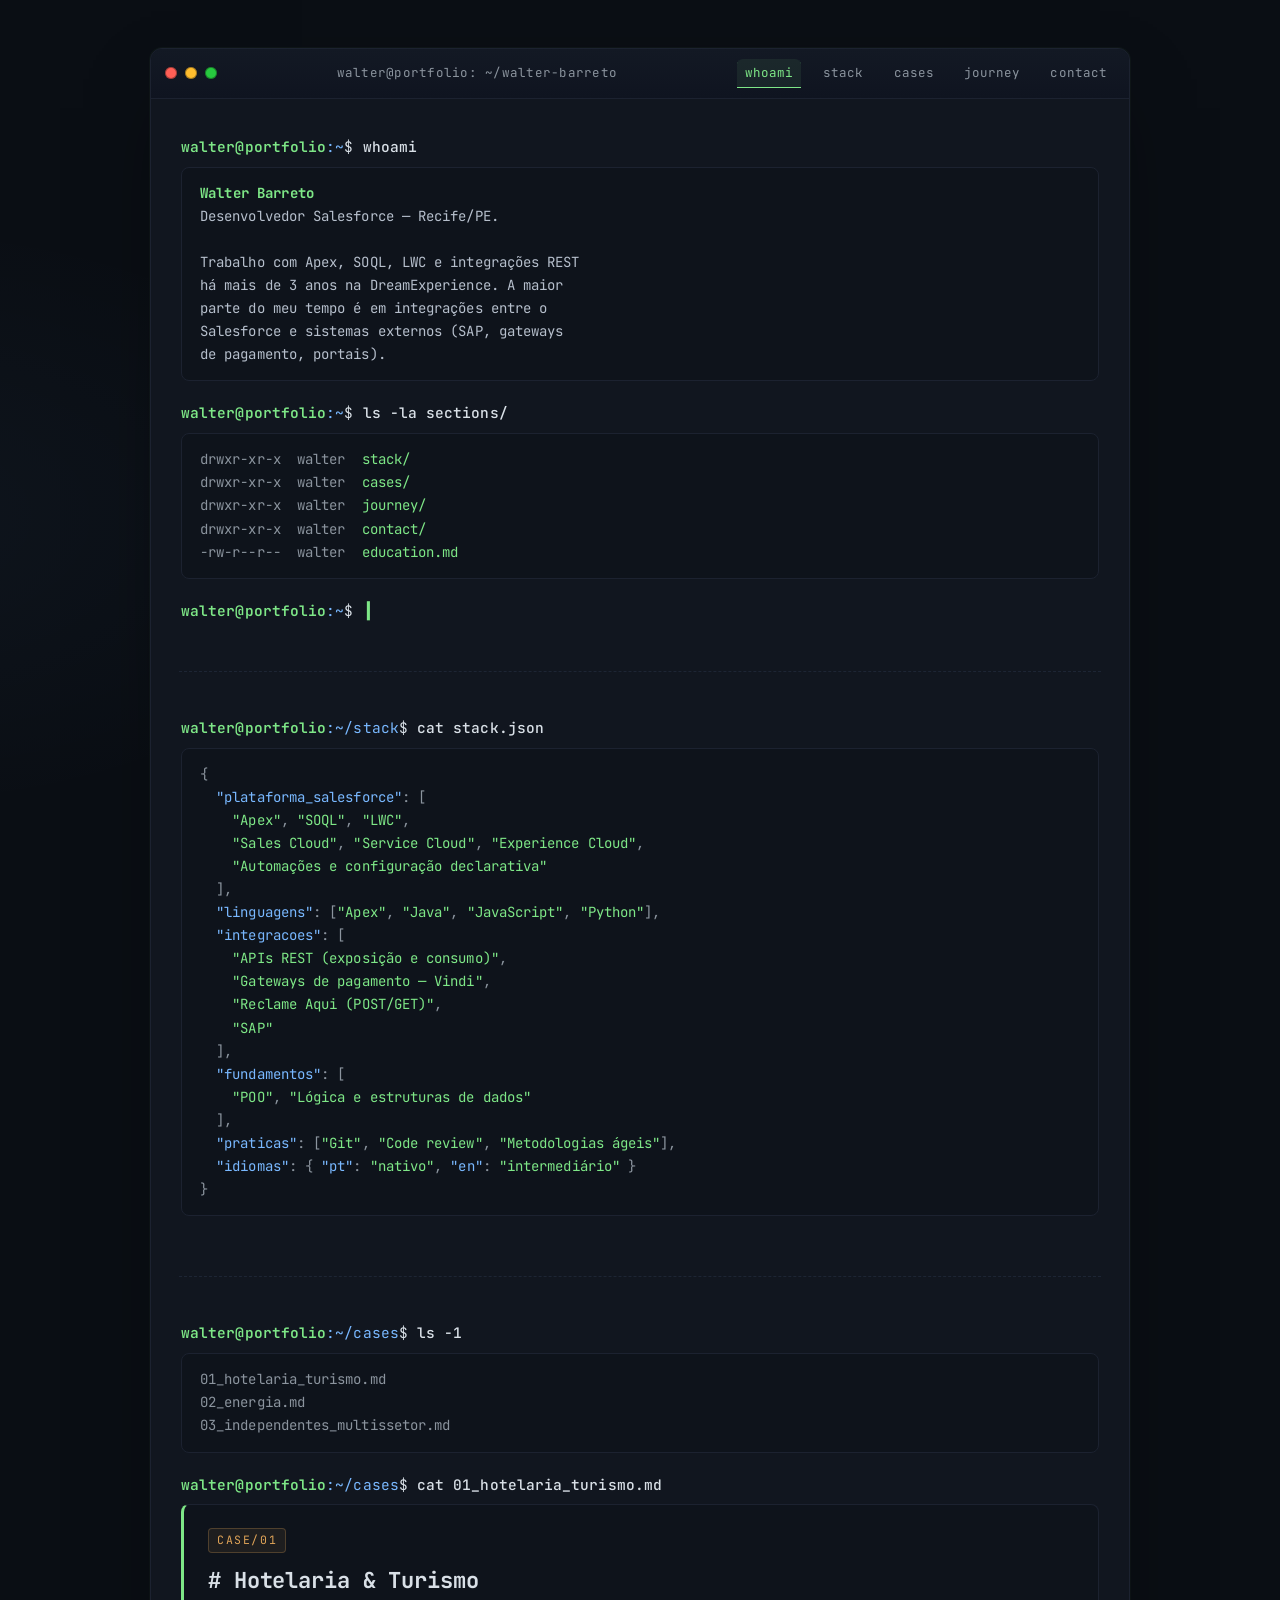
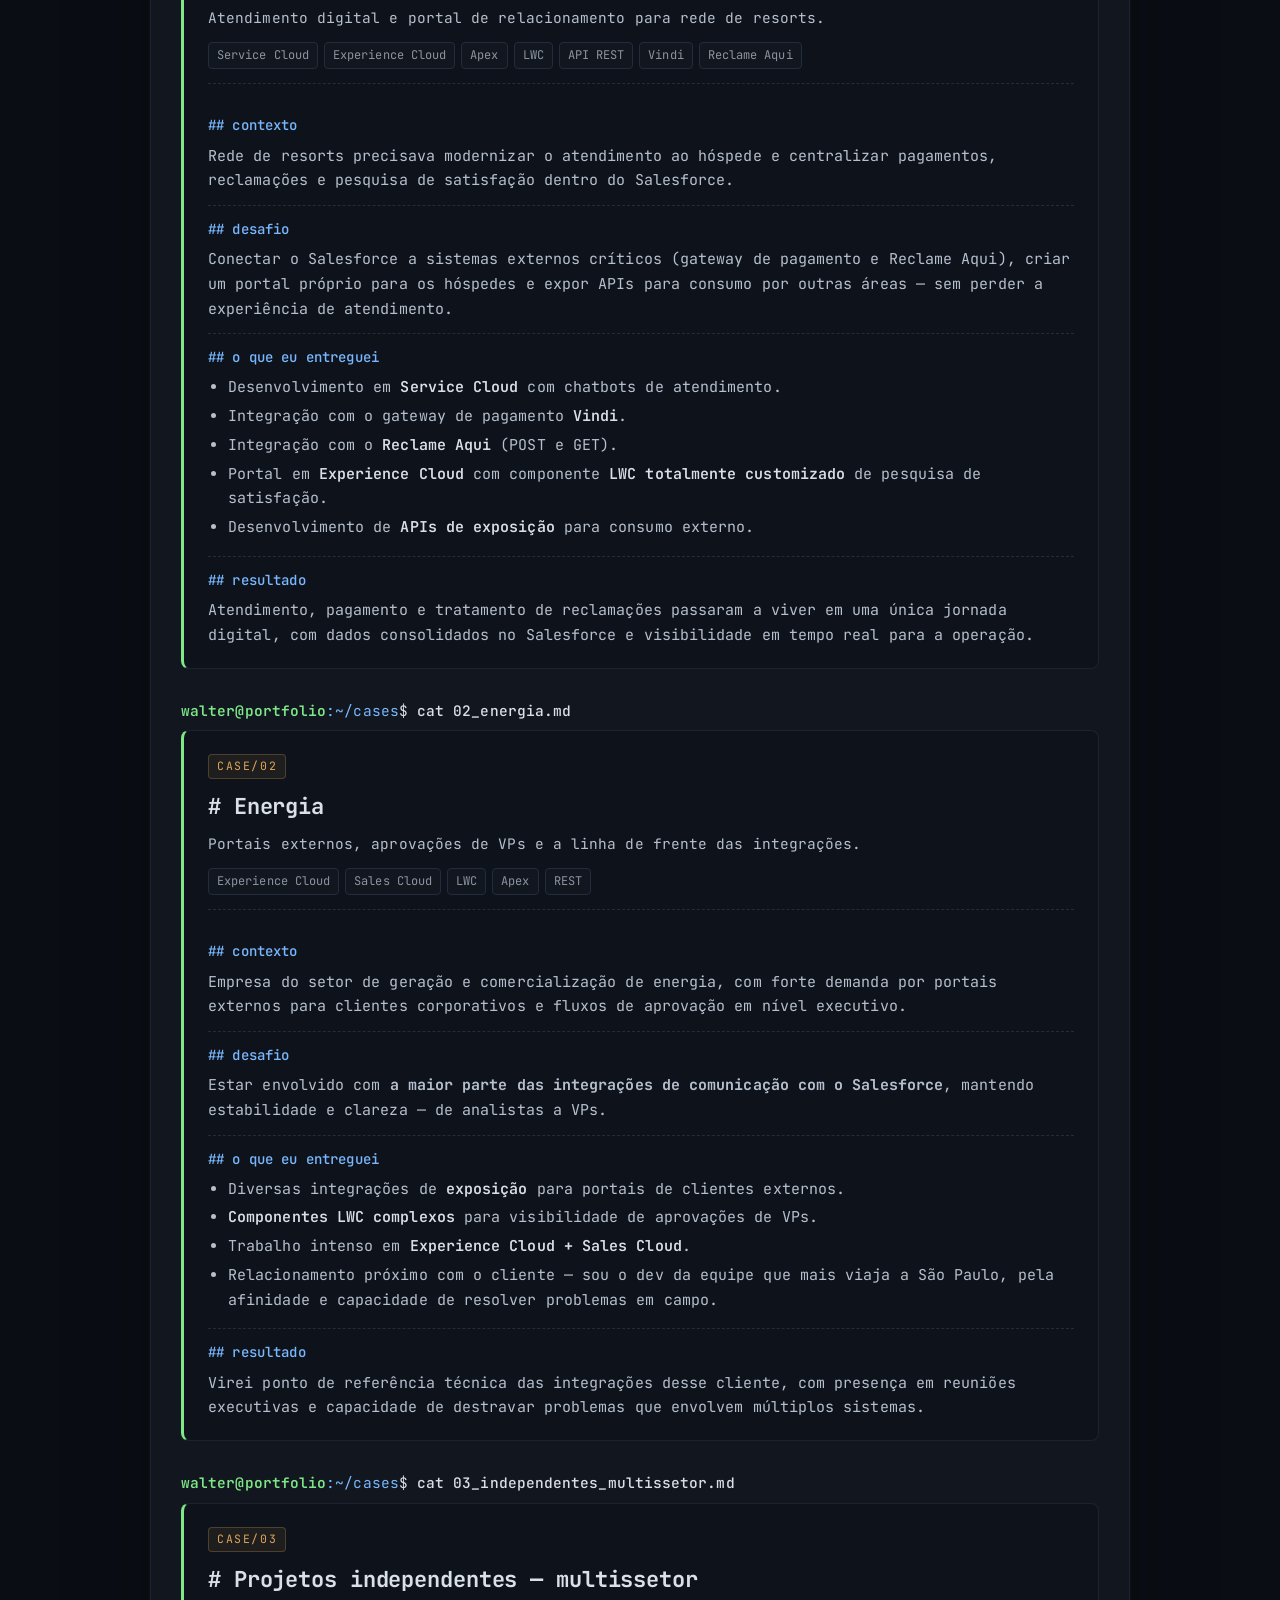
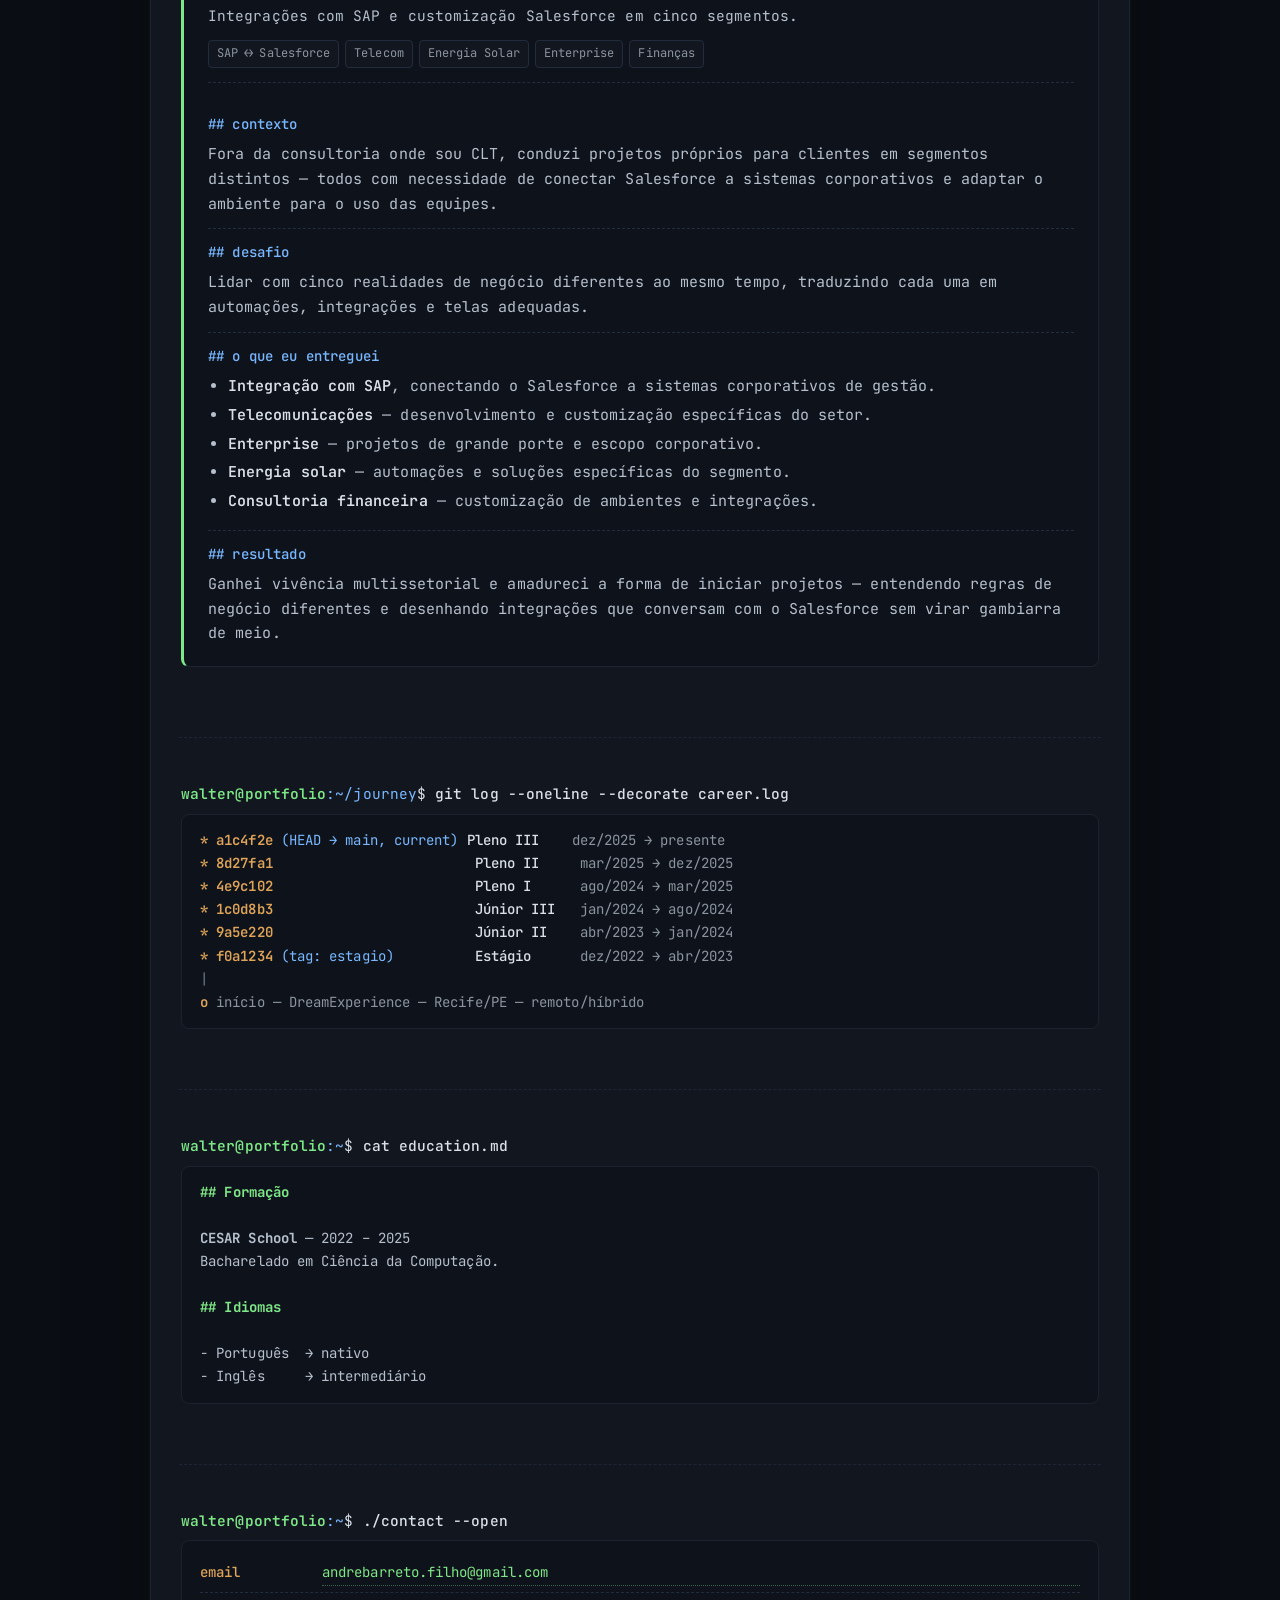
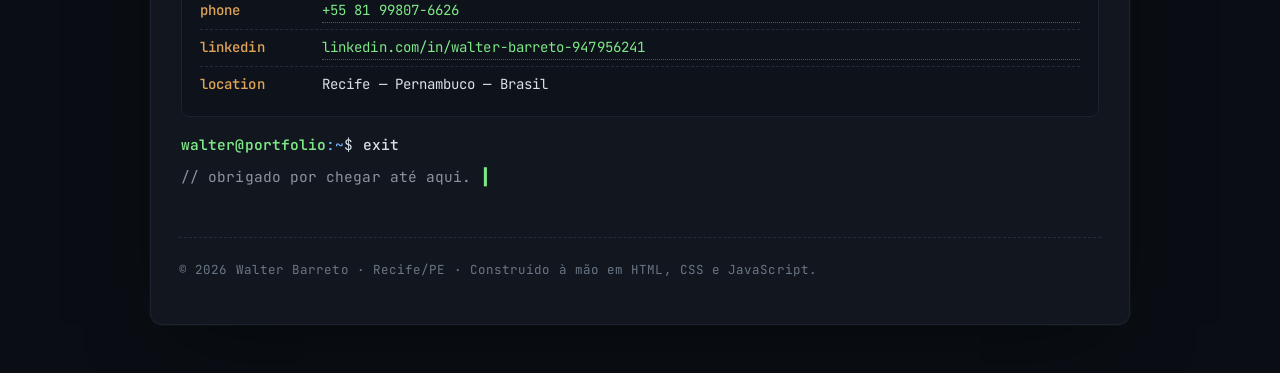
==== index.html @ e234900c "Portfolio pronto: fixes de segurança HIGH-01 + MEDIUM-01" ====
<!DOCTYPE html>
<html lang="pt-BR">
<head>
  <meta charset="UTF-8" />
  <meta name="viewport" content="width=device-width, initial-scale=1.0" />
  <title>walter@portfolio:~ — Desenvolvedor Salesforce</title>
  <meta name="description" content="Portfólio de Walter Barreto — Desenvolvedor Salesforce (Apex, LWC), integrações REST e SAP. Cases em hotelaria, energia, telecom, solar e finanças." />
  <meta name="author" content="Walter Barreto" />
  <meta name="theme-color" content="#0a0e14" />

  <meta property="og:title" content="walter@portfolio:~ — Desenvolvedor Salesforce" />
  <meta property="og:description" content="Cases reais de Salesforce, integrações REST e SAP, LWC e portais Experience Cloud." />
  <meta property="og:type" content="website" />
  <meta property="og:locale" content="pt_BR" />

  <link rel="preconnect" href="https://fonts.googleapis.com" />
  <link rel="preconnect" href="https://fonts.gstatic.com" crossorigin />
  <link href="https://fonts.googleapis.com/css2?family=JetBrains+Mono:wght@300;400;500;600;700&display=swap" rel="stylesheet" />

  <link rel="stylesheet" href="assets/styles.css" />
  <link rel="icon" type="image/svg+xml" href="assets/favicon.svg" />
</head>
<body>

  <!-- TERMINAL WINDOW -->
  <div class="terminal" id="top">

    <!-- TOP BAR -->
    <header class="term-bar" role="banner">
      <div class="term-dots" aria-hidden="true">
        <span class="dot red"></span>
        <span class="dot yellow"></span>
        <span class="dot green"></span>
      </div>
      <div class="term-title">walter@portfolio: ~/walter-barreto</div>
      <nav class="term-tabs" aria-label="Seções">
        <a href="#whoami">whoami</a>
        <a href="#stack">stack</a>
        <a href="#cases">cases</a>
        <a href="#journey">journey</a>
        <a href="#contact">contact</a>
      </nav>
    </header>

    <main class="term-body">

      <!-- WHOAMI / HERO -->
      <section id="whoami" class="block">
        <p class="line"><span class="prompt">walter@portfolio</span><span class="path">:~</span>$ <span class="cmd">whoami</span></p>
        <pre class="out">
<span class="hl">Walter Barreto</span>
Desenvolvedor Salesforce — Recife/PE.

Trabalho com Apex, SOQL, LWC e integrações REST
há mais de 3 anos na DreamExperience. A maior
parte do meu tempo é em integrações entre o
Salesforce e sistemas externos (SAP, gateways
de pagamento, portais).</pre>

        <p class="line"><span class="prompt">walter@portfolio</span><span class="path">:~</span>$ <span class="cmd">ls -la sections/</span></p>
        <pre class="out muted">drwxr-xr-x  walter  <a href="#stack">stack/</a>
drwxr-xr-x  walter  <a href="#cases">cases/</a>
drwxr-xr-x  walter  <a href="#journey">journey/</a>
drwxr-xr-x  walter  <a href="#contact">contact/</a>
-rw-r--r--  walter  <a href="#education">education.md</a></pre>

        <p class="line"><span class="prompt">walter@portfolio</span><span class="path">:~</span>$ <span class="cursor"></span></p>
      </section>

      <hr class="rule" />

      <!-- STACK -->
      <section id="stack" class="block">
        <p class="line"><span class="prompt">walter@portfolio</span><span class="path">:~/stack</span>$ <span class="cmd">cat stack.json</span></p>

        <pre class="out json"><span class="punct">{</span>
  <span class="key">"plataforma_salesforce"</span><span class="punct">:</span> <span class="punct">[</span>
    <span class="str">"Apex"</span><span class="punct">,</span> <span class="str">"SOQL"</span><span class="punct">,</span> <span class="str">"LWC"</span><span class="punct">,</span>
    <span class="str">"Sales Cloud"</span><span class="punct">,</span> <span class="str">"Service Cloud"</span><span class="punct">,</span> <span class="str">"Experience Cloud"</span><span class="punct">,</span>
    <span class="str">"Automações e configuração declarativa"</span>
  <span class="punct">],</span>
  <span class="key">"linguagens"</span><span class="punct">:</span> <span class="punct">[</span><span class="str">"Apex"</span><span class="punct">,</span> <span class="str">"Java"</span><span class="punct">,</span> <span class="str">"JavaScript"</span><span class="punct">,</span> <span class="str">"Python"</span><span class="punct">],</span>
  <span class="key">"integracoes"</span><span class="punct">:</span> <span class="punct">[</span>
    <span class="str">"APIs REST (exposição e consumo)"</span><span class="punct">,</span>
    <span class="str">"Gateways de pagamento — Vindi"</span><span class="punct">,</span>
    <span class="str">"Reclame Aqui (POST/GET)"</span><span class="punct">,</span>
    <span class="str">"SAP"</span>
  <span class="punct">],</span>
  <span class="key">"fundamentos"</span><span class="punct">:</span> <span class="punct">[</span>
    <span class="str">"POO"</span><span class="punct">,</span> <span class="str">"Lógica e estruturas de dados"</span>
  <span class="punct">],</span>
  <span class="key">"praticas"</span><span class="punct">:</span> <span class="punct">[</span><span class="str">"Git"</span><span class="punct">,</span> <span class="str">"Code review"</span><span class="punct">,</span> <span class="str">"Metodologias ágeis"</span><span class="punct">],</span>
  <span class="key">"idiomas"</span><span class="punct">:</span> <span class="punct">{</span> <span class="key">"pt"</span><span class="punct">:</span> <span class="str">"nativo"</span><span class="punct">,</span> <span class="key">"en"</span><span class="punct">:</span> <span class="str">"intermediário"</span> <span class="punct">}</span>
<span class="punct">}</span></pre>
      </section>

      <hr class="rule" />

      <!-- CASES -->
      <section id="cases" class="block">
        <p class="line"><span class="prompt">walter@portfolio</span><span class="path">:~/cases</span>$ <span class="cmd">ls -1</span></p>
        <pre class="out muted">01_hotelaria_turismo.md
02_energia.md
03_independentes_multissetor.md</pre>

        <!-- CASE 01 -->
        <article class="case">
          <p class="line"><span class="prompt">walter@portfolio</span><span class="path">:~/cases</span>$ <span class="cmd">cat 01_hotelaria_turismo.md</span></p>
          <div class="case-card">
            <header>
              <span class="case-id">case/01</span>
              <h2># Hotelaria &amp; Turismo</h2>
              <p class="case-sub">Atendimento digital e portal de relacionamento para rede de resorts.</p>
              <ul class="tags">
                <li>Service Cloud</li>
                <li>Experience Cloud</li>
                <li>Apex</li>
                <li>LWC</li>
                <li>API REST</li>
                <li>Vindi</li>
                <li>Reclame Aqui</li>
              </ul>
            </header>

            <div class="case-section">
              <h3>## contexto</h3>
              <p>
                Rede de resorts precisava modernizar o atendimento ao hóspede e
                centralizar pagamentos, reclamações e pesquisa de satisfação dentro
                do Salesforce.
              </p>
            </div>

            <div class="case-section">
              <h3>## desafio</h3>
              <p>
                Conectar o Salesforce a sistemas externos críticos (gateway de
                pagamento e Reclame Aqui), criar um portal próprio para os hóspedes
                e expor APIs para consumo por outras áreas — sem perder a experiência
                de atendimento.
              </p>
            </div>

            <div class="case-section">
              <h3>## o que eu entreguei</h3>
              <ul class="md-list">
                <li>Desenvolvimento em <strong>Service Cloud</strong> com chatbots de atendimento.</li>
                <li>Integração com o gateway de pagamento <strong>Vindi</strong>.</li>
                <li>Integração com o <strong>Reclame Aqui</strong> (POST e GET).</li>
                <li>Portal em <strong>Experience Cloud</strong> com componente <strong>LWC totalmente customizado</strong> de pesquisa de satisfação.</li>
                <li>Desenvolvimento de <strong>APIs de exposição</strong> para consumo externo.</li>
              </ul>
            </div>

            <div class="case-section">
              <h3>## resultado</h3>
              <p>
                Atendimento, pagamento e tratamento de reclamações passaram a viver
                em uma única jornada digital, com dados consolidados no Salesforce
                e visibilidade em tempo real para a operação.
              </p>
            </div>
          </div>
        </article>

        <!-- CASE 02 -->
        <article class="case">
          <p class="line"><span class="prompt">walter@portfolio</span><span class="path">:~/cases</span>$ <span class="cmd">cat 02_energia.md</span></p>
          <div class="case-card">
            <header>
              <span class="case-id">case/02</span>
              <h2># Energia</h2>
              <p class="case-sub">Portais externos, aprovações de VPs e a linha de frente das integrações.</p>
              <ul class="tags">
                <li>Experience Cloud</li>
                <li>Sales Cloud</li>
                <li>LWC</li>
                <li>Apex</li>
                <li>REST</li>
              </ul>
            </header>

            <div class="case-section">
              <h3>## contexto</h3>
              <p>
                Empresa do setor de geração e comercialização de energia, com
                forte demanda por portais externos para clientes corporativos e
                fluxos de aprovação em nível executivo.
              </p>
            </div>

            <div class="case-section">
              <h3>## desafio</h3>
              <p>
                Estar envolvido com <strong>a maior parte das integrações de
                comunicação com o Salesforce</strong>, mantendo estabilidade e
                clareza — de analistas a VPs.
              </p>
            </div>

            <div class="case-section">
              <h3>## o que eu entreguei</h3>
              <ul class="md-list">
                <li>Diversas integrações de <strong>exposição</strong> para portais de clientes externos.</li>
                <li><strong>Componentes LWC complexos</strong> para visibilidade de aprovações de VPs.</li>
                <li>Trabalho intenso em <strong>Experience Cloud + Sales Cloud</strong>.</li>
                <li>Relacionamento próximo com o cliente — sou o dev da equipe que mais viaja a São Paulo, pela afinidade e capacidade de resolver problemas em campo.</li>
              </ul>
            </div>

            <div class="case-section">
              <h3>## resultado</h3>
              <p>
                Virei ponto de referência técnica das integrações desse cliente, com
                presença em reuniões executivas e capacidade de destravar problemas
                que envolvem múltiplos sistemas.
              </p>
            </div>
          </div>
        </article>

        <!-- CASE 03 -->
        <article class="case">
          <p class="line"><span class="prompt">walter@portfolio</span><span class="path">:~/cases</span>$ <span class="cmd">cat 03_independentes_multissetor.md</span></p>
          <div class="case-card">
            <header>
              <span class="case-id">case/03</span>
              <h2># Projetos independentes — multissetor</h2>
              <p class="case-sub">Integrações com SAP e customização Salesforce em cinco segmentos.</p>
              <ul class="tags">
                <li>SAP ↔ Salesforce</li>
                <li>Telecom</li>
                <li>Energia Solar</li>
                <li>Enterprise</li>
                <li>Finanças</li>
              </ul>
            </header>

            <div class="case-section">
              <h3>## contexto</h3>
              <p>
                Fora da consultoria onde sou CLT, conduzi projetos próprios para
                clientes em segmentos distintos — todos com necessidade de conectar
                Salesforce a sistemas corporativos e adaptar o ambiente para o uso
                das equipes.
              </p>
            </div>

            <div class="case-section">
              <h3>## desafio</h3>
              <p>
                Lidar com cinco realidades de negócio diferentes ao mesmo tempo,
                traduzindo cada uma em automações, integrações e telas adequadas.
              </p>
            </div>

            <div class="case-section">
              <h3>## o que eu entreguei</h3>
              <ul class="md-list">
                <li><strong>Integração com SAP</strong>, conectando o Salesforce a sistemas corporativos de gestão.</li>
                <li><strong>Telecomunicações</strong> — desenvolvimento e customização específicas do setor.</li>
                <li><strong>Enterprise</strong> — projetos de grande porte e escopo corporativo.</li>
                <li><strong>Energia solar</strong> — automações e soluções específicas do segmento.</li>
                <li><strong>Consultoria financeira</strong> — customização de ambientes e integrações.</li>
              </ul>
            </div>

            <div class="case-section">
              <h3>## resultado</h3>
              <p>
                Ganhei vivência multissetorial e amadureci a forma de iniciar projetos
                — entendendo regras de negócio diferentes e desenhando integrações que
                conversam com o Salesforce sem virar gambiarra de meio.
              </p>
            </div>
          </div>
        </article>

      </section>

      <hr class="rule" />

      <!-- JOURNEY -->
      <section id="journey" class="block">
        <p class="line"><span class="prompt">walter@portfolio</span><span class="path">:~/journey</span>$ <span class="cmd">git log --oneline --decorate career.log</span></p>

        <pre class="out gitlog"><span class="commit">* a1c4f2e</span> <span class="ref">(HEAD → main, current)</span> <span class="msg">Pleno III</span>    <span class="muted">dez/2025 → presente</span>
<span class="commit">* 8d27fa1</span>                         <span class="msg">Pleno II</span>     <span class="muted">mar/2025 → dez/2025</span>
<span class="commit">* 4e9c102</span>                         <span class="msg">Pleno I</span>      <span class="muted">ago/2024 → mar/2025</span>
<span class="commit">* 1c0d8b3</span>                         <span class="msg">Júnior III</span>   <span class="muted">jan/2024 → ago/2024</span>
<span class="commit">* 9a5e220</span>                         <span class="msg">Júnior II</span>    <span class="muted">abr/2023 → jan/2024</span>
<span class="commit">* f0a1234</span> <span class="ref">(tag: estagio)</span>          <span class="msg">Estágio</span>      <span class="muted">dez/2022 → abr/2023</span>
<span class="indent">|</span>
<span class="commit">o</span> <span class="muted">início — DreamExperience — Recife/PE — remoto/híbrido</span></pre>
      </section>

      <hr class="rule" />

      <!-- EDUCATION -->
      <section id="education" class="block">
        <p class="line"><span class="prompt">walter@portfolio</span><span class="path">:~</span>$ <span class="cmd">cat education.md</span></p>
        <pre class="out">
<span class="hl">## Formação</span>

<strong>CESAR School</strong> — 2022 – 2025
Bacharelado em Ciência da Computação.

<span class="hl">## Idiomas</span>

- Português  → nativo
- Inglês     → intermediário</pre>
      </section>

      <hr class="rule" />

      <!-- CONTACT -->
      <section id="contact" class="block">
        <p class="line"><span class="prompt">walter@portfolio</span><span class="path">:~</span>$ <span class="cmd">./contact --open</span></p>

        <div class="contact">
          <div class="contact-row">
            <span class="key">email</span>
            <a href="mailto:andrebarreto.filho@gmail.com">andrebarreto.filho@gmail.com</a>
          </div>
          <div class="contact-row">
            <span class="key">phone</span>
            <a href="tel:+5581998076626">+55 81 99807-6626</a>
          </div>
          <div class="contact-row">
            <span class="key">linkedin</span>
            <a href="https://www.linkedin.com/in/walter-barreto-947956241/" target="_blank" rel="noopener noreferrer">
              linkedin.com/in/walter-barreto-947956241
            </a>
          </div>
          <div class="contact-row">
            <span class="key">location</span>
            <span>Recife — Pernambuco — Brasil</span>
          </div>
        </div>

        <p class="line"><span class="prompt">walter@portfolio</span><span class="path">:~</span>$ <span class="cmd">exit</span></p>
        <p class="line muted">// obrigado por chegar até aqui. <span class="cursor"></span></p>
      </section>

      <footer class="term-footer">
        <p>© <span id="year"></span> Walter Barreto · Recife/PE · Construído à mão em HTML, CSS e JavaScript.</p>
      </footer>

    </main>
  </div>

  <script src="assets/main.js" defer></script>
</body>
</html>
---- assets/styles.css ----
/* ─────────────────────────────────────────────
   walter@portfolio — terminal aesthetic
   ───────────────────────────────────────────── */

:root {
  --bg:        #0a0e14;
  --bg-elev:   #11161f;
  --bg-card:   #0e131b;
  --border:    #1c2230;
  --border-2:  #232c3d;
  --fg:        #d9e0e7;
  --fg-soft:   #b6bfcc;
  --muted:     #6b7785;
  --muted-2:   #8b949e;

  --accent:    #7ee787;   /* mint terminal green */
  --accent-2:  #79b8ff;   /* soft blue for refs */
  --warm:      #e0a458;   /* amber for keys / strings */
  --rose:      #f0708a;   /* tag/punctuation */
  --red:       #ff5f56;
  --yellow:    #ffbd2e;
  --green:     #27c93f;

  --radius:    8px;
  --max:       980px;
  --mono:      'JetBrains Mono', ui-monospace, SFMono-Regular, Menlo, Consolas, monospace;
}

* { box-sizing: border-box; }

html { scroll-behavior: smooth; }

body {
  margin: 0;
  background:
    radial-gradient(1200px 600px at 80% -10%, rgba(126,231,135,0.05), transparent 60%),
    radial-gradient(900px 500px at -10% 10%, rgba(121,184,255,0.04), transparent 60%),
    var(--bg);
  color: var(--fg);
  font-family: var(--mono);
  font-weight: 400;
  font-size: 15px;
  line-height: 1.65;
  -webkit-font-smoothing: antialiased;
  letter-spacing: 0.005em;
}

a {
  color: var(--accent);
  text-decoration: none;
  border-bottom: 1px dotted rgba(126,231,135,0.4);
  transition: color .15s ease, border-color .15s ease;
}
a:hover { color: #b4f7bd; border-bottom-color: var(--accent); }

::selection { background: rgba(126,231,135,0.25); color: #fff; }

/* ── terminal window ────────────────────────── */
.terminal {
  max-width: var(--max);
  margin: 48px auto;
  background: var(--bg-elev);
  border: 1px solid var(--border);
  border-radius: 12px;
  box-shadow:
    0 1px 0 rgba(255,255,255,0.03) inset,
    0 30px 80px -30px rgba(0,0,0,0.6),
    0 0 0 1px rgba(126,231,135,0.04);
  overflow: hidden;
}

/* ── top bar ────────────────────────────────── */
.term-bar {
  display: flex;
  align-items: center;
  gap: 16px;
  padding: 10px 14px;
  background: linear-gradient(180deg, #131924 0%, #0f1420 100%);
  border-bottom: 1px solid var(--border);
  position: sticky;
  top: 0;
  z-index: 5;
  backdrop-filter: blur(8px);
}

.term-dots { display: flex; gap: 8px; }
.dot {
  width: 12px; height: 12px; border-radius: 50%;
  display: inline-block;
  box-shadow: inset 0 0 0 1px rgba(0,0,0,0.35);
}
.dot.red    { background: var(--red); }
.dot.yellow { background: var(--yellow); }
.dot.green  { background: var(--green); }

.term-title {
  font-size: 12.5px;
  color: var(--muted-2);
  letter-spacing: 0.02em;
  flex: 1;
  text-align: center;
}

.term-tabs {
  display: flex;
  gap: 14px;
}
.term-tabs a {
  font-size: 12.5px;
  color: var(--muted-2);
  border: none;
  padding: 4px 8px;
  border-radius: 6px;
  transition: background .15s ease, color .15s ease;
}
.term-tabs a:hover,
.term-tabs a.active {
  background: rgba(126,231,135,0.08);
  color: var(--accent);
}
.term-tabs a.active { box-shadow: inset 0 -1px 0 var(--accent); border-radius: 6px 6px 0 0; }

/* ── body ───────────────────────────────────── */
.term-body {
  padding: 28px 28px 40px;
}

.block { padding: 8px 2px 4px; }

.rule {
  border: 0;
  border-top: 1px dashed var(--border-2);
  margin: 36px 0;
  opacity: 0.7;
}

/* ── prompt line ────────────────────────────── */
.line {
  margin: 0 0 8px;
  font-size: 14.5px;
  color: var(--fg);
}
.prompt { color: var(--accent); font-weight: 600; }
.path   { color: var(--accent-2); }
.cmd    { color: var(--fg); font-weight: 500; }

/* output block */
.out {
  margin: 4px 0 20px;
  padding: 14px 18px;
  background: var(--bg-card);
  border: 1px solid var(--border);
  border-radius: var(--radius);
  color: var(--fg-soft);
  font-family: var(--mono);
  font-size: 14px;
  white-space: pre-wrap;
  overflow-x: auto;
}
.out.muted { color: var(--muted-2); }
.out.muted a { color: var(--accent); border: none; }
.out.muted a:hover { text-decoration: underline; }

.hl { color: var(--accent); font-weight: 700; letter-spacing: 0.01em; }

/* ── json block ─────────────────────────────── */
.json .key   { color: var(--accent-2); }
.json .str   { color: var(--accent); }
.json .punct { color: var(--muted-2); }

/* ── git log ────────────────────────────────── */
.gitlog .commit { color: var(--warm); font-weight: 600; }
.gitlog .ref    { color: var(--accent-2); }
.gitlog .msg    { color: var(--fg); font-weight: 500; }
.gitlog .indent { color: var(--muted); }
.gitlog .muted  { color: var(--muted-2); }

/* ── cursor ─────────────────────────────────── */
.cursor::after {
  content: '▍';
  margin-left: 4px;
  color: var(--accent);
  animation: blink 1.05s steps(2) infinite;
}
@keyframes blink {
  50% { opacity: 0; }
}

/* ── case cards ─────────────────────────────── */
.case { margin: 18px 0 30px; }

.case-card {
  background: var(--bg-card);
  border: 1px solid var(--border);
  border-left: 3px solid var(--accent);
  border-radius: var(--radius);
  padding: 22px 24px 8px;
  margin-top: 6px;
}

.case-card header {
  border-bottom: 1px dashed var(--border-2);
  padding-bottom: 14px;
  margin-bottom: 18px;
}

.case-id {
  display: inline-block;
  font-size: 11.5px;
  letter-spacing: 0.14em;
  text-transform: uppercase;
  color: var(--warm);
  background: rgba(224,164,88,0.08);
  border: 1px solid rgba(224,164,88,0.25);
  padding: 2px 8px;
  border-radius: 4px;
  margin-bottom: 10px;
}

.case-card h2 {
  font-size: 22px;
  font-weight: 700;
  margin: 0 0 6px;
  color: var(--fg);
  letter-spacing: -0.005em;
}

.case-sub {
  margin: 0 0 12px;
  color: var(--fg-soft);
  font-size: 14.5px;
}

.tags {
  list-style: none;
  margin: 8px 0 0;
  padding: 0;
  display: flex;
  flex-wrap: wrap;
  gap: 6px;
}
.tags li {
  font-size: 12px;
  padding: 3px 8px;
  border: 1px solid var(--border-2);
  border-radius: 4px;
  color: var(--muted-2);
  background: rgba(255,255,255,0.015);
}

.case-section {
  padding: 12px 0;
  border-bottom: 1px dashed var(--border-2);
}
.case-section:last-child { border-bottom: 0; }

.case-section h3 {
  margin: 0 0 6px;
  font-size: 14px;
  color: var(--accent-2);
  font-weight: 500;
  letter-spacing: 0.01em;
}

.case-section p {
  margin: 0;
  color: var(--fg-soft);
}

.md-list {
  margin: 6px 0 0;
  padding-left: 20px;
  color: var(--fg-soft);
}
.md-list li { margin: 4px 0; }
.md-list strong { color: var(--fg); font-weight: 600; }

/* ── award box ──────────────────────────────── */
.award {
  display: flex;
  gap: 14px;
  align-items: flex-start;
  background: var(--bg-card);
  border: 1px solid rgba(224,164,88,0.25);
  border-left: 3px solid var(--warm);
  padding: 14px 18px;
  border-radius: var(--radius);
  margin: 8px 0 0;
}
.award-tag {
  color: var(--warm);
  font-size: 22px;
  line-height: 1;
  margin-top: 2px;
}
.award strong {
  color: var(--fg);
  display: block;
  margin-bottom: 2px;
}
.award p {
  margin: 0;
  color: var(--muted-2);
  font-size: 13.5px;
}

/* ── contact ────────────────────────────────── */
.contact {
  background: var(--bg-card);
  border: 1px solid var(--border);
  border-radius: var(--radius);
  padding: 14px 18px;
  margin: 6px 0 16px;
}
.contact-row {
  display: grid;
  grid-template-columns: 110px 1fr;
  gap: 12px;
  padding: 6px 0;
  border-bottom: 1px dashed var(--border-2);
  font-size: 14px;
}
.contact-row:last-child { border-bottom: 0; }
.contact-row .key {
  color: var(--warm);
  font-weight: 500;
}
.contact-row a {
  word-break: break-all;
}

/* ── footer ─────────────────────────────────── */
.term-footer {
  margin-top: 36px;
  padding-top: 18px;
  border-top: 1px dashed var(--border-2);
  color: var(--muted);
  font-size: 12.5px;
}
.term-footer p { margin: 4px 0; }

.muted { color: var(--muted-2); }

/* ── responsive ─────────────────────────────── */
@media (max-width: 760px) {
  body { font-size: 14px; }
  .terminal { margin: 0; border-radius: 0; border-left: 0; border-right: 0; }
  .term-tabs { display: none; }
  .term-title { text-align: left; font-size: 11.5px; }
  .term-body { padding: 22px 16px 32px; }
  .out { padding: 12px 14px; font-size: 13px; }
  .case-card { padding: 18px 16px 4px; }
  .case-card h2 { font-size: 19px; }
  .contact-row { grid-template-columns: 80px 1fr; }
}

@media (max-width: 460px) {
  .term-bar { padding: 8px 10px; gap: 10px; }
  .dot { width: 10px; height: 10px; }
  .term-title { display: none; }
}

@media (prefers-reduced-motion: reduce) {
  .cursor::after { animation: none; }
  html { scroll-behavior: auto; }
}
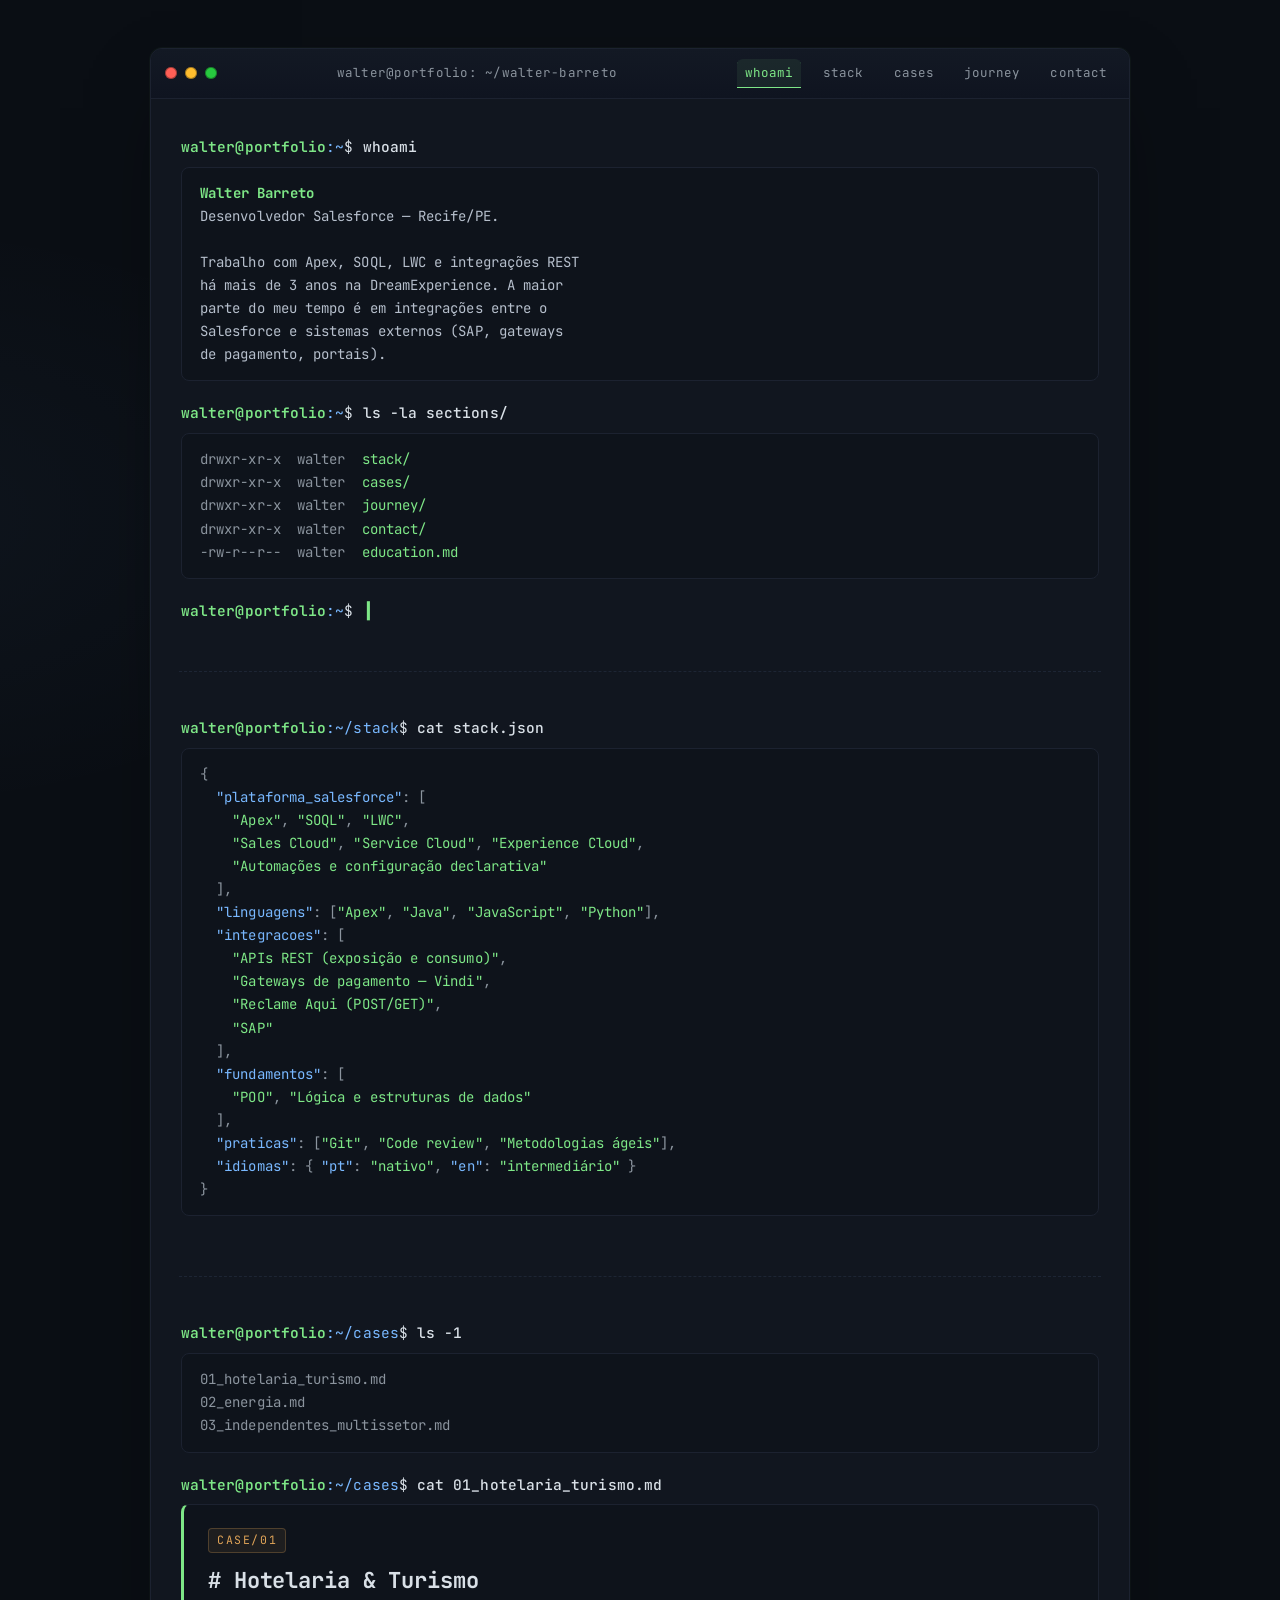
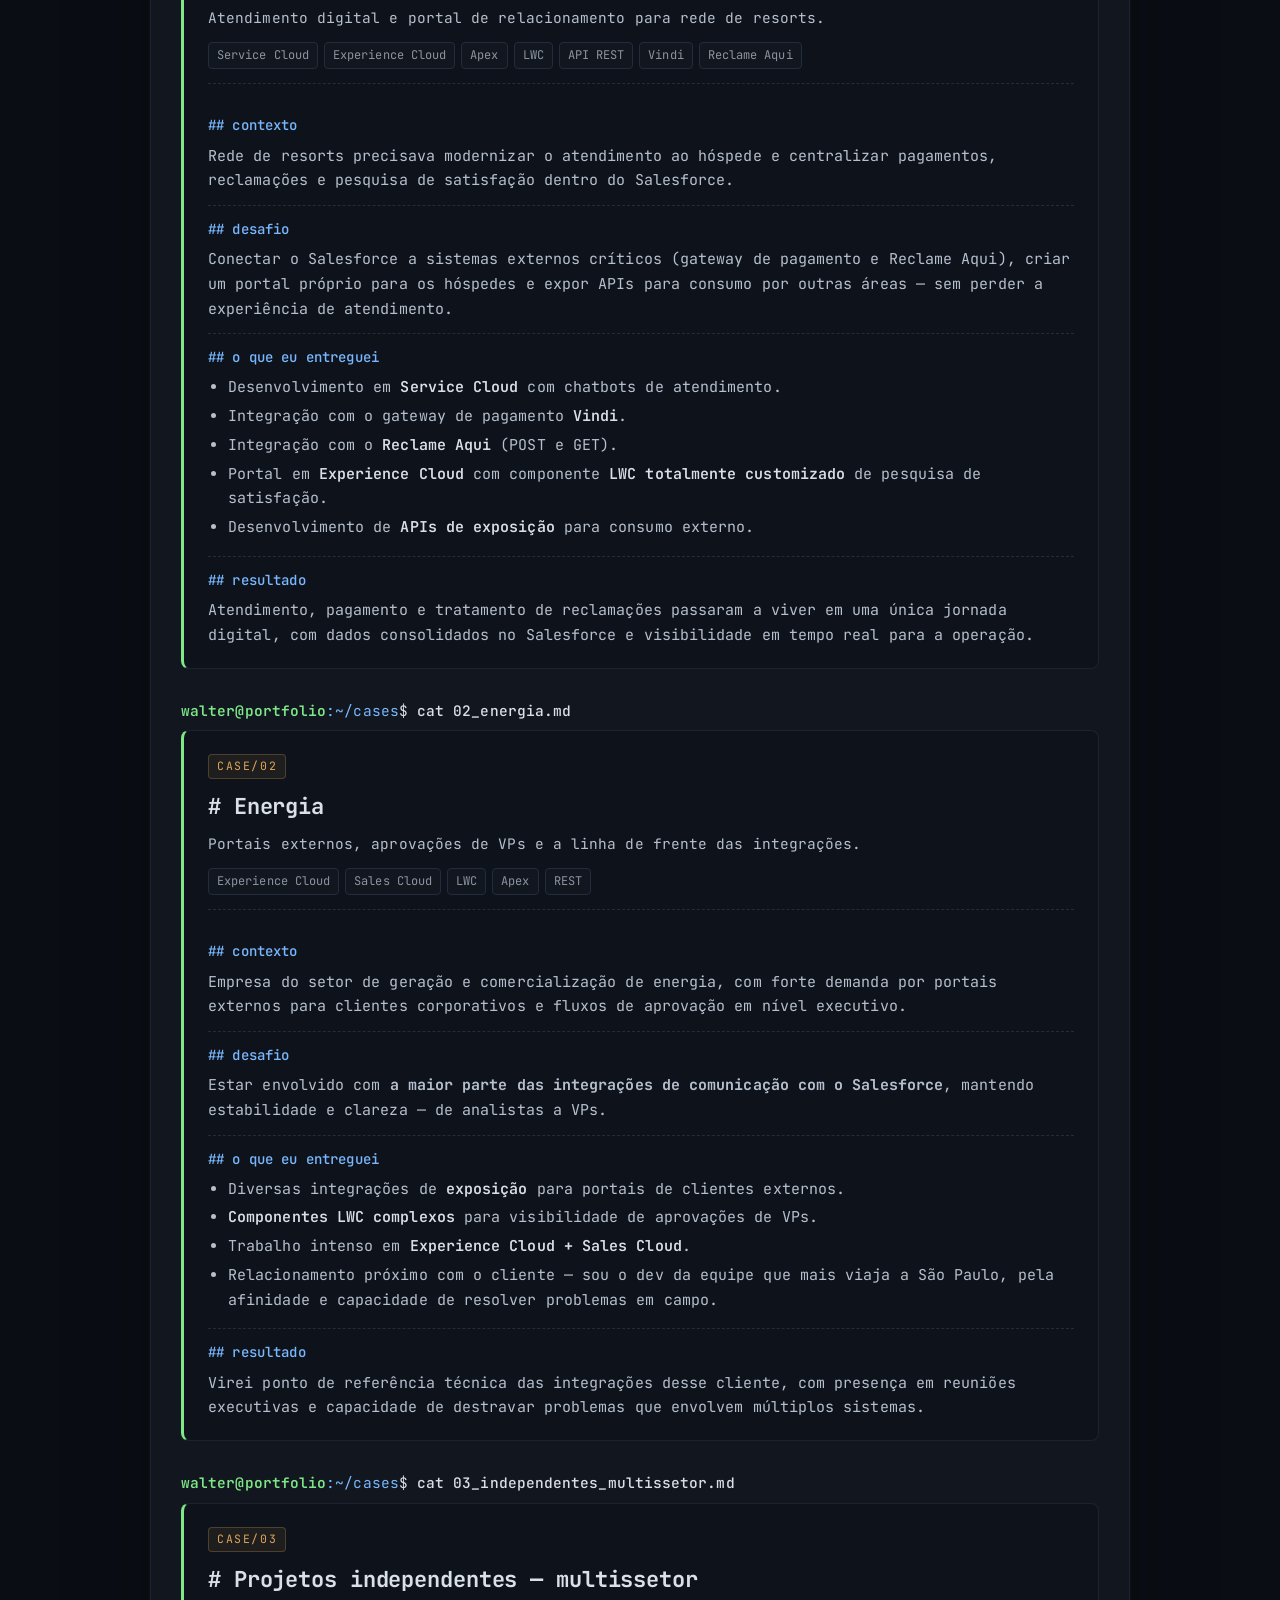
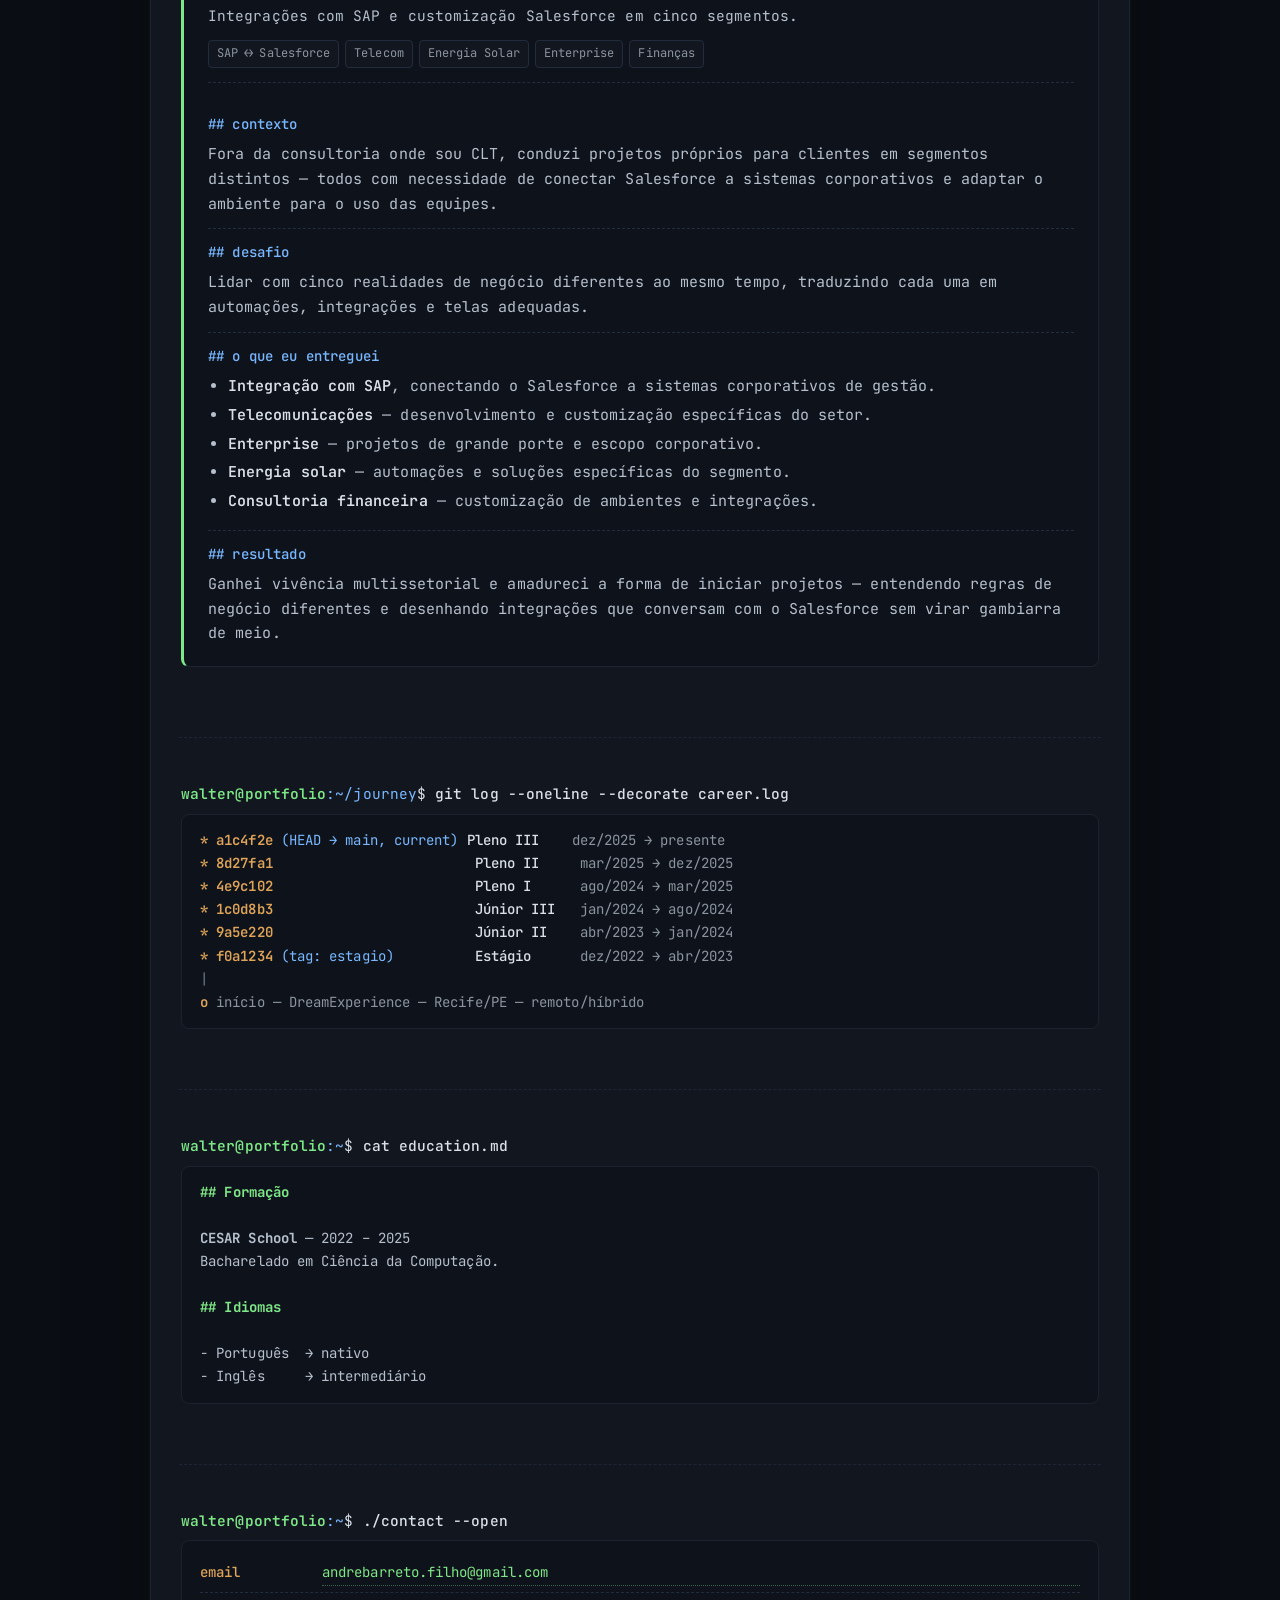
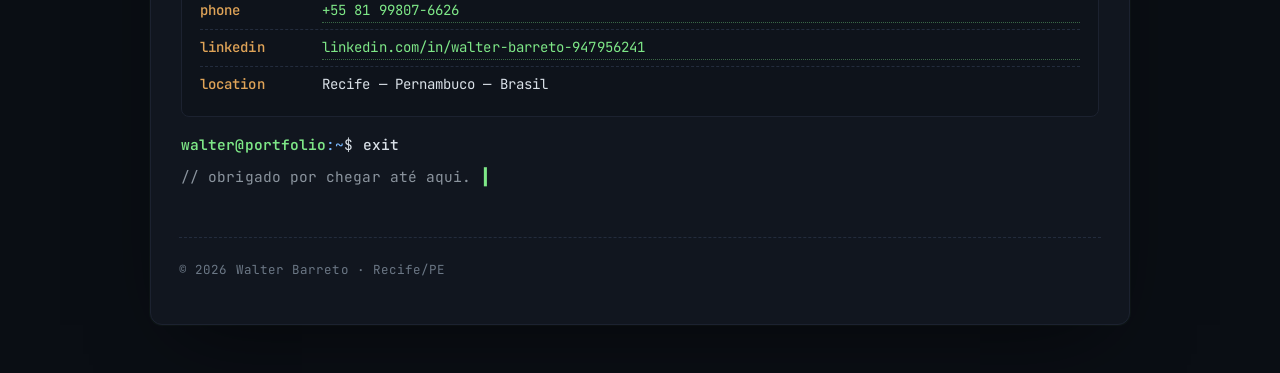
==== commit 3d8441d4: "Remove tagline técnica do footer" ====
--- a/index.html
+++ b/index.html
@@ -343,7 +343,7 @@
       </section>
 
       <footer class="term-footer">
-        <p>© <span id="year"></span> Walter Barreto · Recife/PE · Construído à mão em HTML, CSS e JavaScript.</p>
+        <p>© <span id="year"></span> Walter Barreto · Recife/PE</p>
       </footer>
 
     </main>
